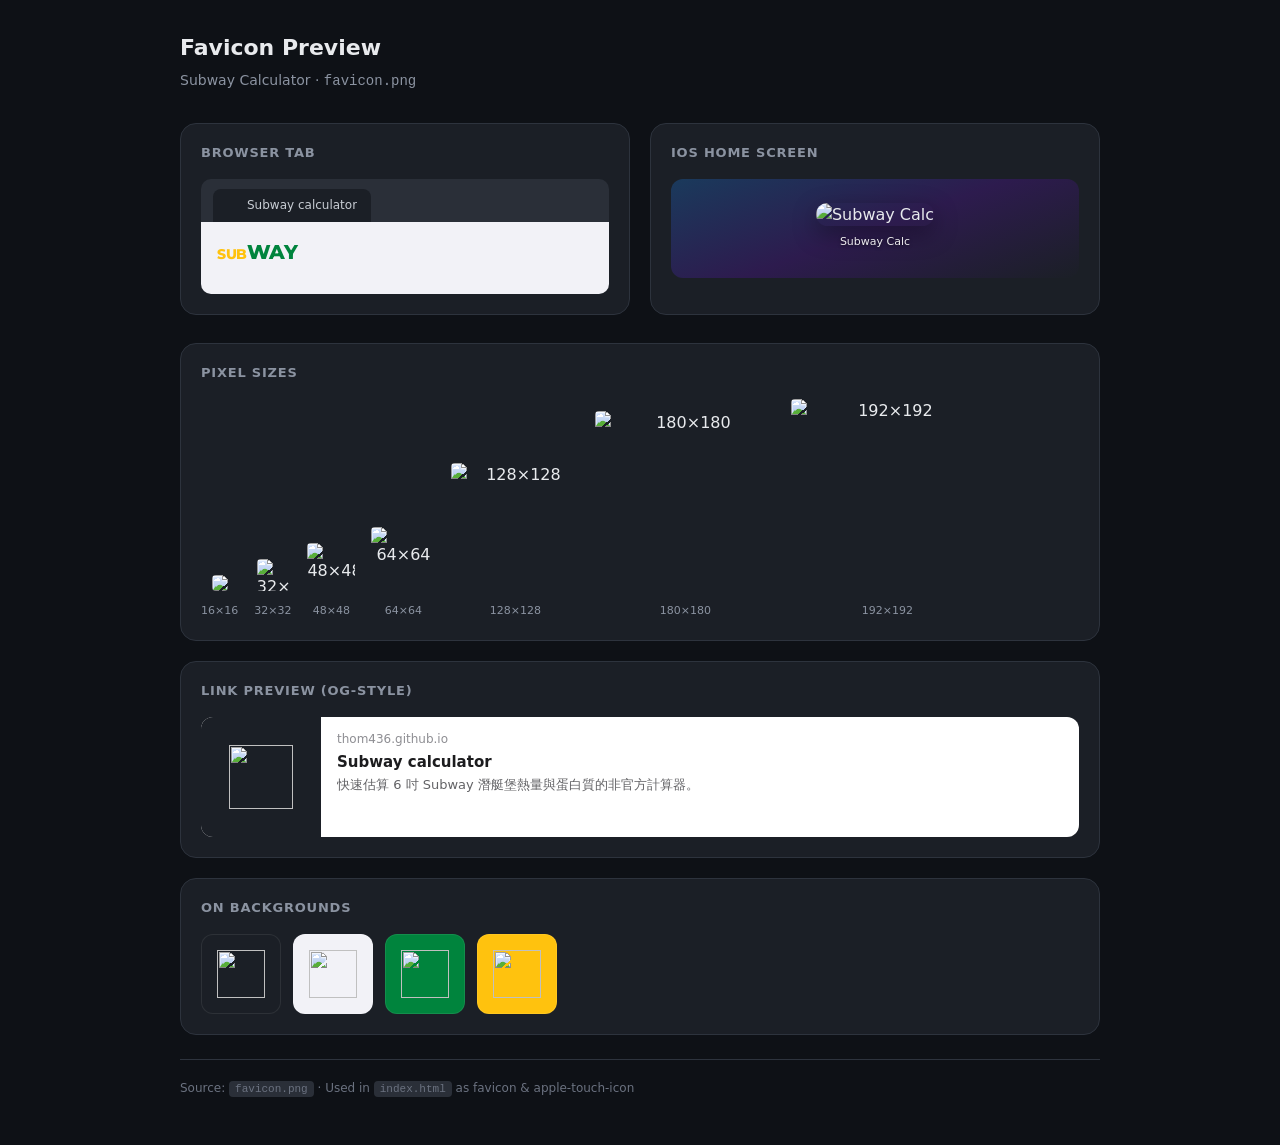
==== preview.html @ 0014a0cd "Enable mouse-wheel scrolling on horizontal category/recent-item rows Add unofficial-project disclaim" ====
<!DOCTYPE html>
<html lang="zh-Hant">
<head>
  <meta charset="UTF-8">
  <meta name="viewport" content="width=device-width, initial-scale=1">
  <title>Icon Preview — Subway Calculator</title>
  <link href="https://fonts.googleapis.com/css2?family=Montserrat:wght@600;700;800&display=swap" rel="stylesheet">
  <style>
    * { box-sizing: border-box; margin: 0; padding: 0; }
    body {
      font-family: -apple-system, BlinkMacSystemFont, "SF Pro Text", system-ui, sans-serif;
      background: #0e1116;
      color: #e8eaed;
      min-height: 100vh;
      padding: 32px 20px 48px;
      line-height: 1.45;
    }
    .wrap { max-width: 920px; margin: 0 auto; }
    h1 {
      font-size: 22px;
      font-weight: 700;
      margin-bottom: 6px;
    }
    .sub {
      color: #8b93a1;
      font-size: 14px;
      margin-bottom: 32px;
    }
    .grid {
      display: grid;
      grid-template-columns: repeat(auto-fit, minmax(260px, 1fr));
      gap: 20px;
      margin-bottom: 28px;
    }
    .card {
      background: #1b1f26;
      border: 1px solid #2d333d;
      border-radius: 16px;
      padding: 20px;
      overflow: hidden;
    }
    .card h2 {
      font-size: 13px;
      font-weight: 600;
      text-transform: uppercase;
      letter-spacing: 0.06em;
      color: #8b93a1;
      margin-bottom: 16px;
    }
    /* Browser tab */
    .browser {
      background: #2a2f38;
      border-radius: 10px 10px 0 0;
      padding: 10px 12px 0;
    }
    .tab {
      display: inline-flex;
      align-items: center;
      gap: 8px;
      background: #1b1f26;
      border-radius: 8px 8px 0 0;
      padding: 8px 14px 8px 10px;
      font-size: 12px;
      color: #c8cdd4;
      max-width: 100%;
    }
    .tab img {
      width: 16px;
      height: 16px;
      image-rendering: pixelated;
      flex-shrink: 0;
    }
    .tab span {
      white-space: nowrap;
      overflow: hidden;
      text-overflow: ellipsis;
    }
    .browser-body {
      background: #f2f2f7;
      border-radius: 0 0 10px 10px;
      padding: 16px;
      min-height: 72px;
    }
    .mini-logo {
      font-family: Montserrat, sans-serif;
      font-weight: 800;
      font-size: 20px;
      letter-spacing: -0.5px;
    }
    .mini-logo .sub { color: #ffc20e; }
    .mini-logo .way { color: #00843d; }
    /* iOS home screen */
    .ios-wall {
      background: linear-gradient(160deg, #1a3a5c 0%, #2d1b4e 50%, #1b1f26 100%);
      border-radius: 12px;
      padding: 24px 20px 28px;
      text-align: center;
    }
    .ios-icon {
      width: 72px;
      height: 72px;
      border-radius: 16px;
      box-shadow: 0 8px 24px rgba(0,0,0,0.35);
      margin: 0 auto 8px;
    }
    .ios-label {
      font-size: 11px;
      color: rgba(255,255,255,0.92);
      text-shadow: 0 1px 3px rgba(0,0,0,0.5);
    }
    /* Size grid */
    .sizes {
      display: flex;
      flex-wrap: wrap;
      gap: 16px;
      align-items: flex-end;
    }
    .size-item {
      text-align: center;
    }
    .size-item img {
      display: block;
      margin: 0 auto 6px;
      image-rendering: pixelated;
      border-radius: 4px;
    }
    .size-item span {
      font-size: 11px;
      color: #8b93a1;
    }
    /* OG / share card */
    .og-card {
      display: flex;
      background: #fff;
      border-radius: 12px;
      overflow: hidden;
      max-width: 100%;
    }
    .og-thumb {
      width: 120px;
      min-height: 120px;
      background: #1b1f26;
      display: flex;
      align-items: center;
      justify-content: center;
      flex-shrink: 0;
    }
    .og-thumb img {
      width: 64px;
      height: 64px;
      image-rendering: pixelated;
    }
    .og-text {
      padding: 14px 16px;
      color: #1c1c1e;
      min-width: 0;
    }
    .og-text .domain {
      font-size: 12px;
      color: #8e8e93;
      text-transform: lowercase;
    }
    .og-text .title {
      font-size: 15px;
      font-weight: 600;
      margin: 4px 0;
      line-height: 1.3;
    }
    .og-text .desc {
      font-size: 13px;
      color: #636366;
      display: -webkit-box;
      -webkit-line-clamp: 2;
      -webkit-box-orient: vertical;
      overflow: hidden;
    }
    /* Background swatches */
    .swatches {
      display: flex;
      gap: 12px;
      flex-wrap: wrap;
    }
    .swatch {
      width: 80px;
      height: 80px;
      border-radius: 12px;
      display: flex;
      align-items: center;
      justify-content: center;
      border: 1px solid rgba(255,255,255,0.08);
    }
    .swatch img {
      width: 48px;
      height: 48px;
      image-rendering: pixelated;
    }
    .swatch--dark { background: #1b1f26; }
    .swatch--light { background: #f2f2f7; }
    .swatch--green { background: #00843d; }
    .swatch--yellow { background: #ffc20e; }
    .meta {
      margin-top: 24px;
      padding-top: 20px;
      border-top: 1px solid #2d333d;
      font-size: 12px;
      color: #6b7280;
    }
    .meta code {
      background: #2a2f38;
      padding: 2px 6px;
      border-radius: 4px;
      font-size: 11px;
    }
  </style>
</head>
<body>
  <div class="wrap">
    <h1>Favicon Preview</h1>
    <p class="sub">Subway Calculator · <code>favicon.png</code></p>

    <div class="grid">
      <section class="card">
        <h2>Browser tab</h2>
        <div class="browser">
          <div class="tab">
            <img src="favicon.png" alt="" width="16" height="16">
            <span>Subway calculator</span>
          </div>
        </div>
        <div class="browser-body">
          <p class="mini-logo"><span class="sub">SUB</span><span class="way">WAY</span></p>
        </div>
      </section>

      <section class="card">
        <h2>iOS home screen</h2>
        <div class="ios-wall">
          <img class="ios-icon" src="favicon.png" alt="Subway Calc" width="180" height="180">
          <p class="ios-label">Subway Calc</p>
        </div>
      </section>
    </div>

    <section class="card" style="margin-bottom: 20px;">
      <h2>Pixel sizes</h2>
      <div class="sizes" id="sizes"></div>
    </section>

    <section class="card" style="margin-bottom: 20px;">
      <h2>Link preview (OG-style)</h2>
      <div class="og-card">
        <div class="og-thumb">
          <img src="favicon.png" alt="" width="64" height="64">
        </div>
        <div class="og-text">
          <div class="domain">thom436.github.io</div>
          <div class="title">Subway calculator</div>
          <p class="desc">快速估算 6 吋 Subway 潛艇堡熱量與蛋白質的非官方計算器。</p>
        </div>
      </div>
    </section>

    <section class="card">
      <h2>On backgrounds</h2>
      <div class="swatches">
        <div class="swatch swatch--dark"><img src="favicon.png" alt="" width="48" height="48"></div>
        <div class="swatch swatch--light"><img src="favicon.png" alt="" width="48" height="48"></div>
        <div class="swatch swatch--green"><img src="favicon.png" alt="" width="48" height="48"></div>
        <div class="swatch swatch--yellow"><img src="favicon.png" alt="" width="48" height="48"></div>
      </div>
    </section>

    <p class="meta">
      Source: <code>favicon.png</code> · Used in <code>index.html</code> as favicon &amp; apple-touch-icon
    </p>
  </div>

  <script>
    const sizes = [16, 32, 48, 64, 128, 180, 192];
    const el = document.getElementById('sizes');
    sizes.forEach(px => {
      const item = document.createElement('div');
      item.className = 'size-item';
      item.innerHTML = `<img src="favicon.png" width="${px}" height="${px}" alt="${px}×${px}"><span>${px}×${px}</span>`;
      el.appendChild(item);
    });
  </script>
</body>
</html>
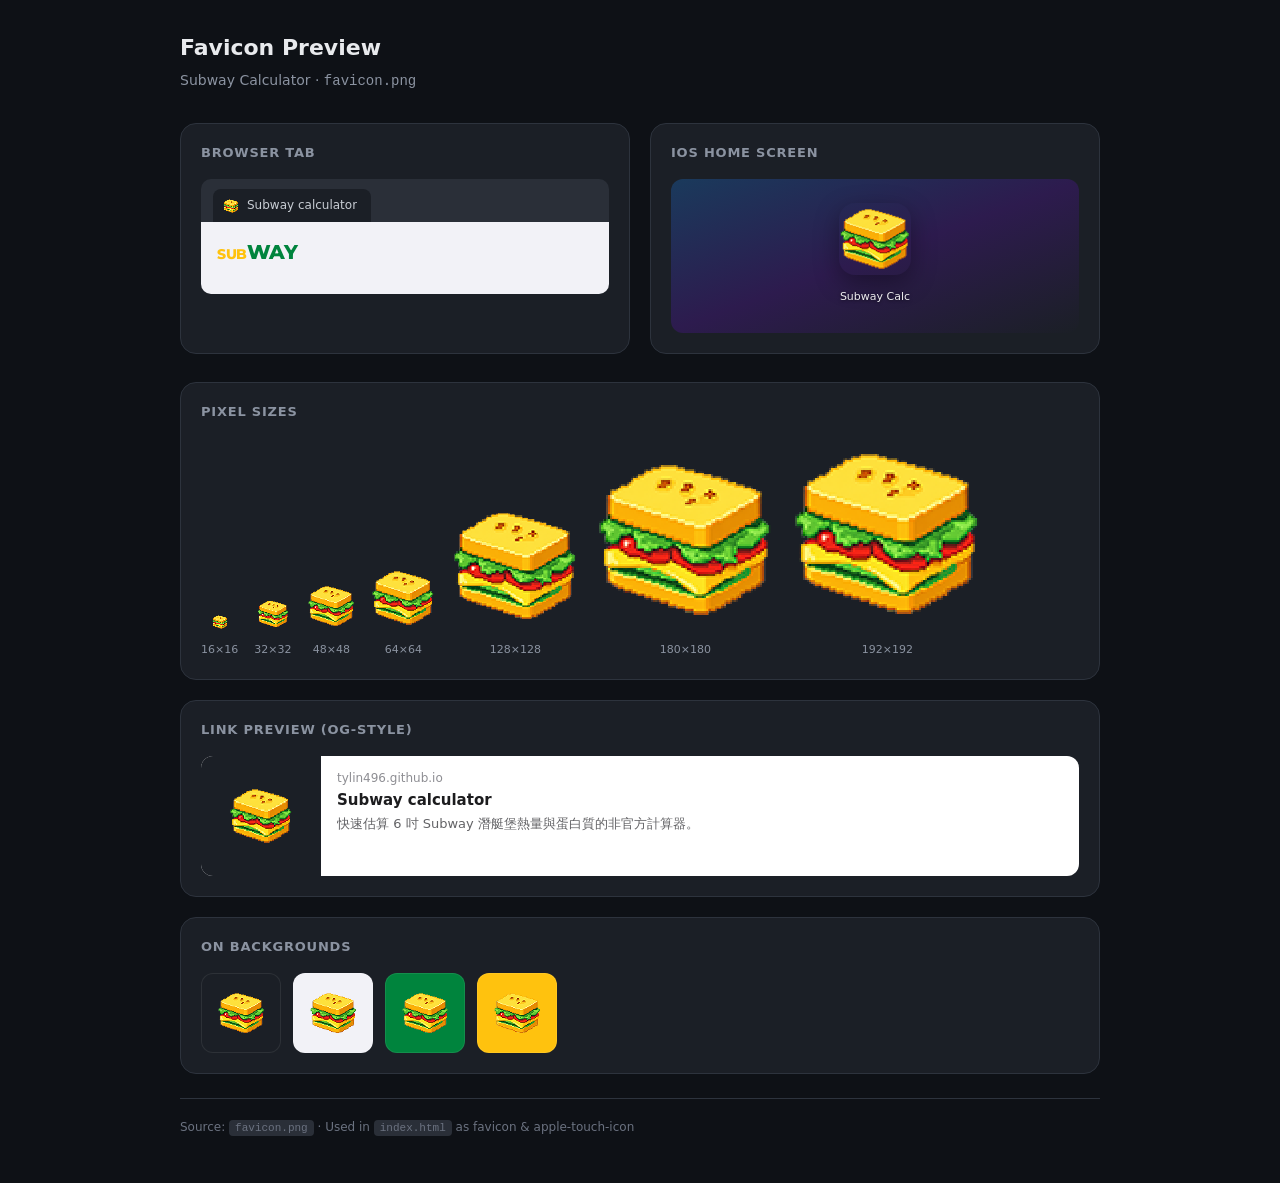
==== commit 791d2306: "Fix stale GitHub username in live demo link README pointed to thom436.github.io (404) instead of tyl" ====
--- a/preview.html
+++ b/preview.html
@@ -253,7 +253,7 @@
           <img src="favicon.png" alt="" width="64" height="64">
         </div>
         <div class="og-text">
-          <div class="domain">thom436.github.io</div>
+          <div class="domain">tylin496.github.io</div>
           <div class="title">Subway calculator</div>
           <p class="desc">快速估算 6 吋 Subway 潛艇堡熱量與蛋白質的非官方計算器。</p>
         </div>
